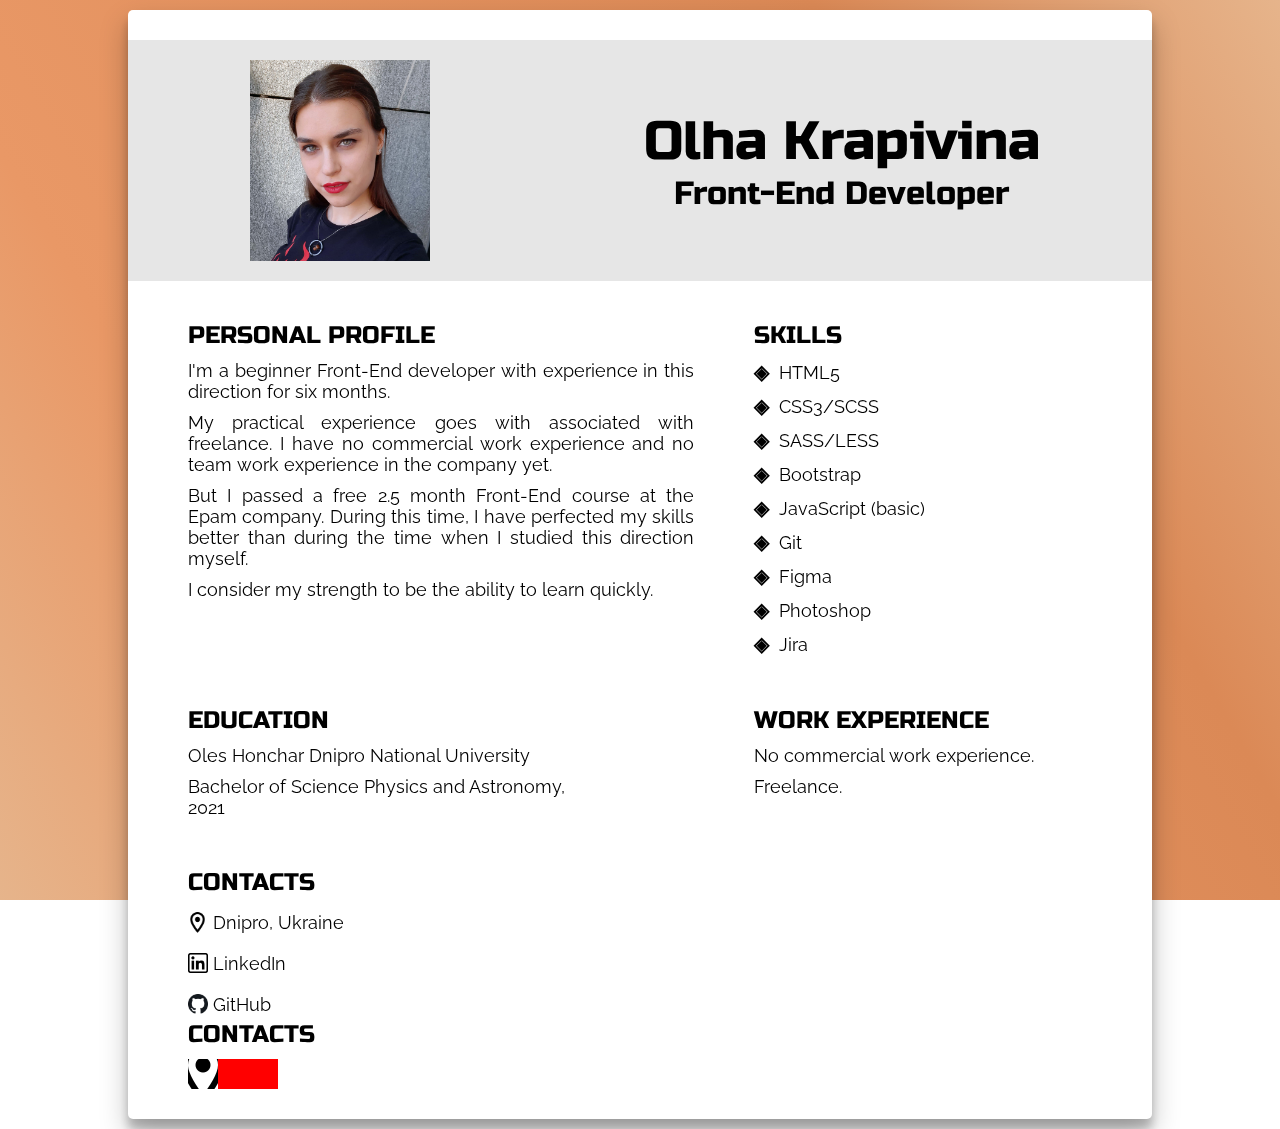
==== My_CV/index.html @ 93f006ee "Commit 1" ====
<!DOCTYPE html>
<html lang="en">
<head>
    <meta charset="UTF-8">
    <meta http-equiv="X-UA-Compatible" content="IE=edge">
    <meta name="viewport" content="width=device-width, initial-scale=1.0">
    <script src="./jquery-3.6.0.min.js"></script>
    <link rel="preconnect" href="https://fonts.googleapis.com">
    <link rel="preconnect" href="https://fonts.gstatic.com" crossorigin>
    <link href="https://fonts.googleapis.com/css2?family=Raleway:wght@400;500;700&family=Russo+One&display=swap" rel="stylesheet">
    <link rel="stylesheet" href="./css/style.css">
    <title>CV</title>
</head>
<body>
    <div class="bg-wrapper">
        <div class="bg-grad one active"></div>
        <div class="bg-grad two"></div>
        <div class="bg-grad three"></div>
        <div class="bg-grad four"></div>
        <div class="bg-grad five"></div>
        <div class="bg-grad six"></div>
    </div>

    <script type="text/javascript">
        $(function(){
        let transTime = 5000;
        let numBgColors = $('.bg-grad').length;
        let bgtrans = setInterval(function(){
        if($('.bg-grad.active').index() == ($('.bg-grad').length-1)){
        $('.bg-grad.active').removeClass('active');
        $('.bg-grad').eq(0).addClass('active');
        }else{
        var curIndex = $('.bg-grad.active').index();
        $('.bg-grad.active').removeClass('active');
        $('.bg-grad').eq(curIndex+1).addClass('active');
        }
        },transTime);
        });
    </script>

    <div class="wrapper">
        <div class="_container">
            <header class="header">
                <div class="header__banner">
                    <img src="./img/avatar.jpg" alt="me">
                </div>
                <div class="header__title">
                    <h1>Olha Krapivina</h1>
                    <h2>Front-End Developer</h2>
                </div>
            </header>

            <main class="main">
                <div class="main__box">
                    <div class="main-content">
                        <h3>PERSONAL PROFILE</h3>
                        <p>I'm a beginner Front-End developer with experience in this direction for six months.</p>
                        <p>My practical experience goes with associated with freelance. I have no commercial work experience and no team work experience in the company yet.</p>
                        <p>But I passed a free 2.5 month Front-End course at the Epam company. During this time, I have perfected my skills better than during the time when I studied this direction myself.</p>
                        <p>I consider my strength to be the ability to learn quickly.</p>
                    </div>
                    <div class="main-content">
                        <h3>SKILLS</h3>
                        <ul class="main__list-skills">
                            <li class="main__item-skill">HTML5</li>
                            <li class="main__item-skill">CSS3/SCSS</li>
                            <li class="main__item-skill">SASS/LESS</li>
                            <li class="main__item-skill">Bootstrap</li>
                            <li class="main__item-skill">JavaScript (basic)</li>
                            <li class="main__item-skill">Git</li>
                            <li class="main__item-skill">Figma</li>
                            <li class="main__item-skill">Photoshop</li>
                            <li class="main__item-skill">Jira</li>
                        </ul>
                    </div>
                    <div class="main-content">
                        <h3>EDUCATION</h3>
                        <p>Oles Honchar Dnipro National University</p>
                        <p>Bachelor of Science Physics and Astronomy,<br>2021</p>
                    </div>
                    <div class="main-content">
                        <h3>WORK EXPERIENCE</h3>
                        <p>No commercial work experience.</p>
                        <p>Freelance.</p>
                    </div>
                    <div class="main-content">
                        <h3>CONTACTS</h3>
                        <ul class="main__list-contacts">
                            <li class="main__item-contact">
                                <a class="main__link-contact main__link-contact__location" href="#">Dnipro, Ukraine</a>
                            </li>
                            <li class="main__item-contact">
                                <a class="main__link-contact main__link-contact__linkedin" href="https://www.linkedin.com/in/olha-krapivina/">LinkedIn</a>
                            </li>
                            <li class="main__item-contact">
                                <a class="main__link-contact main__link-contact__github" href="https://github.com/olha-krapivina">GitHub</a>
                            </li>
                        </ul>


                        <h3 class="h-contacts">CONTACTS</h3>
                        <div class="submenu">
                            <ul class="submenu__list-contacts">
                                <li class="submenu__item-contact">
                                    <a class="submenu__link-contact submenu__link-contact__location" href="#"></a>
                                </li>
                                <li class="submenu__item-contact">
                                    <a class="submenu__link-contact submenu__link-contact__linkedin" href="https://www.linkedin.com/in/olha-krapivina/"></a>
                                </li>
                                <li class="submenu__item-contact">
                                    <a class="submenu__link-contact submenu__link-contact__github" href="https://github.com/olha-krapivina"></a>
                                </li>
                            </ul>
                        </div>

                        <script>
                            let flag = false;
                            $('.h-contacts').click(function () {
                                if(!flag) {
                                    $('.submenu').slideDown();
                                } else {
                                    $('.submenu').slideUp();
                                }
                                flag = !flag;
                            });
                        </script>
                    </div>
                </div>
            </main>
        </div>
    </div>
</body>
</html>
---- My_CV/css/style.css ----
*, html, body {
  margin: 0;
  padding: 0;
  -webkit-box-sizing: border-box;
          box-sizing: border-box;
  list-style: none;
  font-family: 'Raleway';
  font-weight: 400;
  font-size: 18px;
}

a {
  text-decoration: none;
  color: #000;
}

.bg-grad {
  position: fixed;
  z-index: -1;
  top: 0;
  left: 0;
  width: 100%;
  height: 100%;
  opacity: 0;
  -webkit-transition: opacity 5s linear;
  transition: opacity 5s linear;
  background: #e6b48b;
}

.bg-grad.active {
  opacity: 1;
}

.bg-grad.one {
  background: #e6b48b;
  background: linear-gradient(60deg, #e6b48b 0%, #e99866 24%, #db8956 74%, #e6b48b 100%);
}

.bg-grad.two {
  background: #d46680;
  background: linear-gradient(60deg, #d46680 0%, #da4e63 24%, #c94978 74%, #d46680 100%);
}

.bg-grad.three {
  background: #ba70dd;
  background: linear-gradient(60deg, #ba70dd 0%, #9766bd 24%, #a96db3 74%, #ba70dd 100%);
}

.bg-grad.four {
  background: #71a4db;
  background: linear-gradient(60deg, #71a4db 0%, #7da0ca 24%, #5f90a8 74%, #71a4db 100%);
}

.bg-grad.five {
  background: #69ca91;
  background: linear-gradient(60deg, #69ca91 0%, #7cc28f 24%, #6ac490 74%, #69ca91 100%);
}

.bg-grad.six {
  background: #ddc376;
  background: linear-gradient(60deg, #ddc376 0%, #c49e5c 24%, #cabc63 74%, #ddc376 100%);
}

.wrapper {
  min-width: 100%;
  padding: 10px;
}

._container {
  max-width: 1024px;
  margin: 0 auto;
  -webkit-box-shadow: 0 14px 28px rgba(0, 0, 0, 0.25), 0 10px 10px rgba(0, 0, 0, 0.22);
          box-shadow: 0 14px 28px rgba(0, 0, 0, 0.25), 0 10px 10px rgba(0, 0, 0, 0.22);
  border-radius: 5px;
  background: #fff;
  padding: 30px 0;
}

.header {
  display: -webkit-box;
  display: -ms-flexbox;
  display: flex;
  -ms-flex-pack: distribute;
      justify-content: space-around;
  background: #E6E6E6;
  margin-bottom: 40px;
  padding: 10px;
  -webkit-box-sizing: content-box;
          box-sizing: content-box;
}

@media screen and (max-width: 600px) {
  .header {
    margin-bottom: 15px;
  }
}

.header .header__banner {
  width: 180px;
  padding: 10px;
  -webkit-box-sizing: content-box;
          box-sizing: content-box;
}

@media screen and (max-width: 600px) {
  .header .header__banner {
    width: 120px;
  }
}

.header .header__banner img {
  width: 100%;
  vertical-align: top;
}

.header .header__title {
  text-align: center;
  -ms-flex-item-align: center;
      -ms-grid-row-align: center;
      align-self: center;
}

.header .header__title h1 {
  font-size: 54px;
  font-family: 'Russo One';
}

@media screen and (max-width: 600px) {
  .header .header__title h1 {
    font-size: 44px;
  }
}

@media screen and (max-width: 450px) {
  .header .header__title h1 {
    font-size: 24px;
    line-height: 24px;
  }
}

.header .header__title h2 {
  font-size: 32px;
  font-family: 'Russo One';
}

@media screen and (max-width: 600px) {
  .header .header__title h2 {
    font-size: 24px;
  }
}

@media screen and (max-width: 450px) {
  .header .header__title h2 {
    font-size: 16px;
  }
}

.main {
  padding: 0 60px;
}

@media screen and (max-width: 600px) {
  .main {
    padding: 0 30px;
  }
}

@media screen and (max-width: 320px) {
  .main {
    padding: 0 15px;
  }
}

.main__box {
  display: -ms-grid;
  display: grid;
  -ms-grid-columns: 1.5fr 1fr;
      grid-template-columns: 1.5fr 1fr;
  grid-auto-rows: minmax(100px, auto);
  -webkit-column-gap: 60px;
          column-gap: 60px;
  row-gap: 50px;
}

@media screen and (max-width: 600px) {
  .main__box {
    -ms-grid-columns: 1fr;
        grid-template-columns: 1fr;
    row-gap: 20px;
  }
}

@media screen and (max-width: 320px) {
  .main__box {
    -ms-grid-columns: 1fr;
        grid-template-columns: 1fr;
    row-gap: 15px;
  }
}

.main__box .main-content h3 {
  font-size: 24px;
  font-family: 'Russo One';
  margin-bottom: 10px;
}

@media screen and (max-width: 320px) {
  .main__box .main-content h3 {
    font-size: 20px;
  }
}

.main__box .main-content p {
  text-align: justify;
}

.main__box .main-content p:not(:last-child) {
  margin-bottom: 10px;
}

@media screen and (max-width: 320px) {
  .main__box .main-content p {
    font-size: 16px;
  }
}

@media screen and (max-width: 320px) {
  .main__list-skills .main__item-skill {
    font-size: 16px;
  }
}

.main__list-skills .main__item-skill:not(:last-child) {
  margin-bottom: 10px;
}

.main__list-skills .main__item-skill::before {
  content: '\25C8';
  font-size: 20px;
  font-weight: 700;
  margin-right: 10px;
}

.main__list-contacts .main__item-contact:not(:last-child) {
  margin-bottom: 10px;
}

.main__list-contacts .main__item-contact .main__link-contact {
  position: relative;
  display: block;
  padding: 5px 0px 5px 25px;
  -webkit-transition: 1s;
  transition: 1s;
}

@media screen and (max-width: 320px) {
  .main__list-contacts .main__item-contact .main__link-contact {
    font-size: 16px;
  }
}

.main__list-contacts .main__item-contact .main__link-contact:hover {
  color: #78cccf;
}

.main__list-contacts .main__item-contact .main__link-contact__location::before {
  position: absolute;
  content: '';
  left: -3px;
  top: 3px;
  background-image: url("../img/icons/outline_location_on_black_36dp.png");
  background-size: 25px;
  display: inline-block;
  width: 25px;
  height: 25px;
}

.main__list-contacts .main__item-contact .main__link-contact__linkedin::before {
  position: absolute;
  content: '';
  left: 0;
  background-image: url("../img/icons/icon-linkedin.png");
  background-size: 20px;
  display: inline-block;
  width: 20px;
  height: 20px;
}

.main__list-contacts .main__item-contact .main__link-contact__github::before {
  position: absolute;
  content: '';
  left: 0;
  background-image: url("../img/icons/icon-github.png");
  background-size: 20px;
  display: inline-block;
  width: 20px;
  height: 20px;
}

.submenu__list-contacts {
  display: -webkit-box;
  display: -ms-flexbox;
  display: flex;
}

.submenu__list-contacts .submenu__link-contact {
  display: block;
  width: 30px;
  height: 30px;
  background-color: red;
}

.submenu__list-contacts .submenu__link-contact__location {
  background: url(../img/icons/outline_location_on_black_36dp.png) no-repeat center;
}
/*# sourceMappingURL=style.css.map */
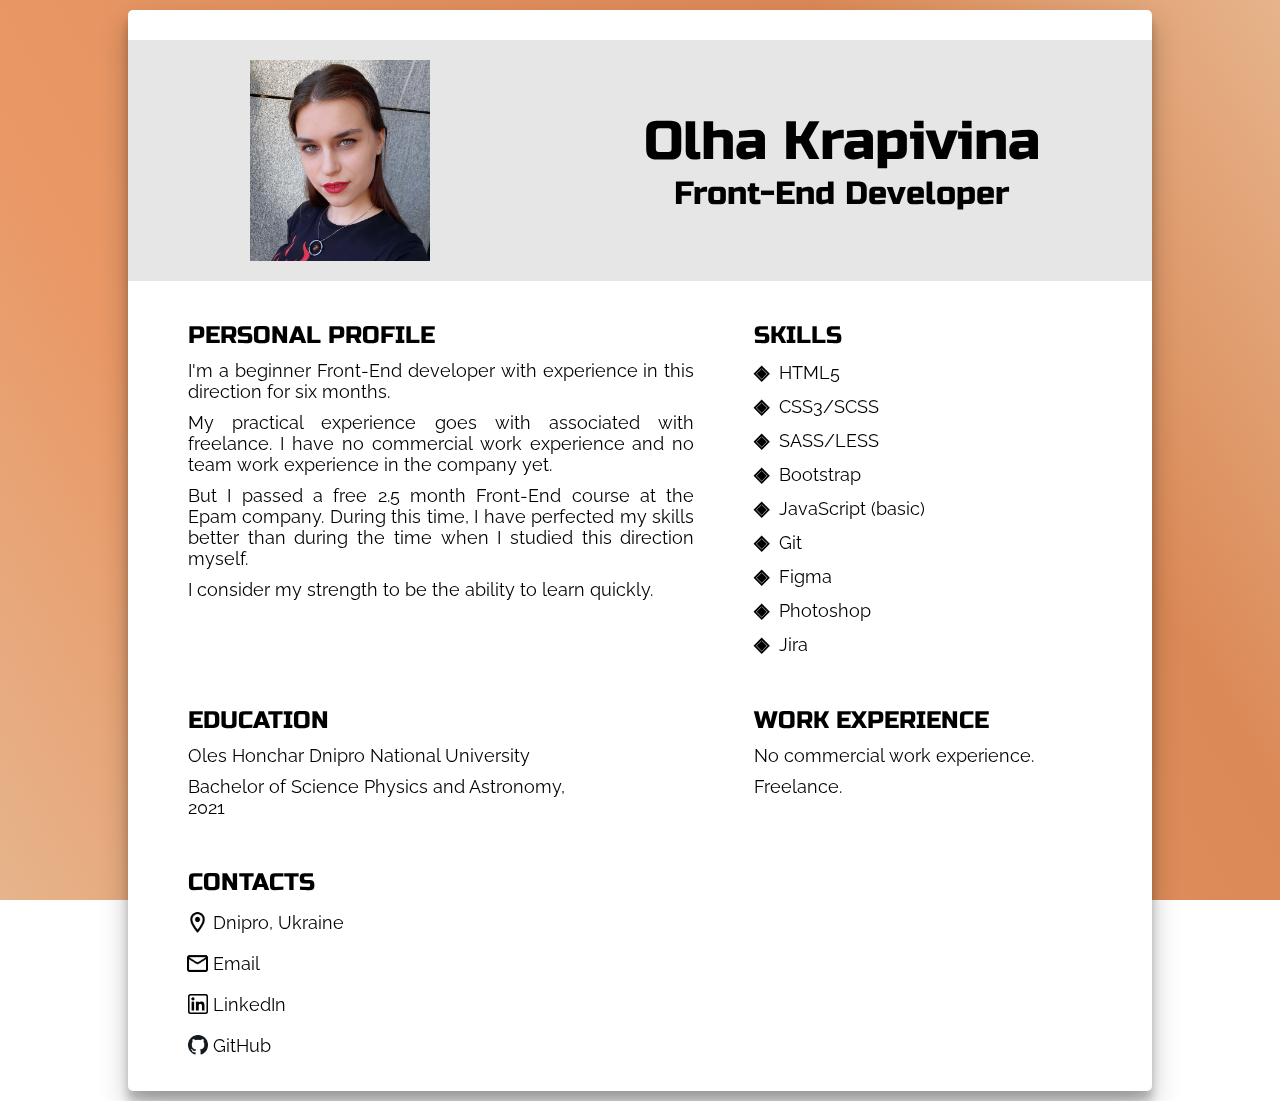
==== commit 23f7a2f4: "Done" ====
--- a/My_CV/index.html
+++ b/My_CV/index.html
@@ -59,6 +59,7 @@
                         <p>But I passed a free 2.5 month Front-End course at the Epam company. During this time, I have perfected my skills better than during the time when I studied this direction myself.</p>
                         <p>I consider my strength to be the ability to learn quickly.</p>
                     </div>
+
                     <div class="main-content">
                         <h3>SKILLS</h3>
                         <ul class="main__list-skills">
@@ -73,57 +74,70 @@
                             <li class="main__item-skill">Jira</li>
                         </ul>
                     </div>
+
                     <div class="main-content">
                         <h3>EDUCATION</h3>
                         <p>Oles Honchar Dnipro National University</p>
                         <p>Bachelor of Science Physics and Astronomy,<br>2021</p>
                     </div>
+
                     <div class="main-content">
                         <h3>WORK EXPERIENCE</h3>
                         <p>No commercial work experience.</p>
                         <p>Freelance.</p>
                     </div>
+
                     <div class="main-content">
-                        <h3>CONTACTS</h3>
-                        <ul class="main__list-contacts">
-                            <li class="main__item-contact">
-                                <a class="main__link-contact main__link-contact__location" href="#">Dnipro, Ukraine</a>
-                            </li>
-                            <li class="main__item-contact">
-                                <a class="main__link-contact main__link-contact__linkedin" href="https://www.linkedin.com/in/olha-krapivina/">LinkedIn</a>
-                            </li>
-                            <li class="main__item-contact">
-                                <a class="main__link-contact main__link-contact__github" href="https://github.com/olha-krapivina">GitHub</a>
-                            </li>
-                        </ul>
-
-
-                        <h3 class="h-contacts">CONTACTS</h3>
-                        <div class="submenu">
-                            <ul class="submenu__list-contacts">
-                                <li class="submenu__item-contact">
-                                    <a class="submenu__link-contact submenu__link-contact__location" href="#"></a>
+                        <div class="main-content__desktop">
+                            <h3>CONTACTS</h3>
+                            <ul class="main__list-contacts">
+                                <li class="main__item-contact">
+                                    <a class="main__link-contact main__link-contact__location" target="_blank" href="#">Dnipro, Ukraine</a>
                                 </li>
-                                <li class="submenu__item-contact">
-                                    <a class="submenu__link-contact submenu__link-contact__linkedin" href="https://www.linkedin.com/in/olha-krapivina/"></a>
+                                <li class="main__item-contact">
+                                    <a class="main__link-contact main__link-contact__email" target="_blank" href="mailto:olga.krapivina.zireael@gmail.com">Email</a>
                                 </li>
-                                <li class="submenu__item-contact">
-                                    <a class="submenu__link-contact submenu__link-contact__github" href="https://github.com/olha-krapivina"></a>
+                                <li class="main__item-contact">
+                                    <a class="main__link-contact main__link-contact__linkedin" target="_blank" href="https://www.linkedin.com/in/olha-krapivina/">LinkedIn</a>
+                                </li>
+                                <li class="main__item-contact">
+                                    <a class="main__link-contact main__link-contact__github" target="_blank" href="https://github.com/olha-krapivina">GitHub</a>
                                 </li>
                             </ul>
                         </div>
 
-                        <script>
-                            let flag = false;
-                            $('.h-contacts').click(function () {
-                                if(!flag) {
-                                    $('.submenu').slideDown();
-                                } else {
-                                    $('.submenu').slideUp();
-                                }
-                                flag = !flag;
-                            });
-                        </script>
+
+                        <div class="main-content__modile">
+                            <h3 class="h-contacts">CONTACTS</h3>
+                            <div class="submenu">
+                                <ul class="submenu__list-contacts">
+                                    <li class="submenu__item-contact">
+                                        <a class="submenu__link-contact submenu__link-contact__location" target="_blank" href="#"></a>
+                                    </li>
+                                    <li class="submenu__item-contact">
+                                        <a class="submenu__link-contact submenu__link-contact__email" target="_blank" href="mailto:olga.krapivina.zireael@gmail.com"></a>
+                                    </li>
+                                    <li class="submenu__item-contact">
+                                        <a class="submenu__link-contact submenu__link-contact__linkedin" target="_blank" href="https://www.linkedin.com/in/olha-krapivina/"></a>
+                                    </li>
+                                    <li class="submenu__item-contact">
+                                        <a class="submenu__link-contact submenu__link-contact__github" target="_blank" href="https://github.com/olha-krapivina"></a>
+                                    </li>
+                                </ul>
+                            </div>
+
+                            <script>
+                                let flag = false;
+                                $('.h-contacts').click(function () {
+                                    if(!flag) {
+                                        $('.submenu').slideDown();
+                                    } else {
+                                        $('.submenu').slideUp();
+                                    }
+                                    flag = !flag;
+                                });
+                            </script>
+                        </div>
                     </div>
                 </div>
             </main>
--- a/My_CV/css/style.css
+++ b/My_CV/css/style.css
@@ -22,8 +22,8 @@
   width: 100%;
   height: 100%;
   opacity: 0;
-  -webkit-transition: opacity 5s linear;
-  transition: opacity 5s linear;
+  -webkit-transition: opacity 8s linear;
+  transition: opacity 8s linear;
   background: #e6b48b;
 }
 
@@ -176,7 +176,7 @@
   display: grid;
   -ms-grid-columns: 1.5fr 1fr;
       grid-template-columns: 1.5fr 1fr;
-  grid-auto-rows: minmax(100px, auto);
+  grid-auto-rows: minmax(0px, auto);
   -webkit-column-gap: 60px;
           column-gap: 60px;
   row-gap: 50px;
@@ -247,7 +247,7 @@
 
 .main__list-contacts .main__item-contact .main__link-contact {
   position: relative;
-  display: block;
+  display: inline-block;
   padding: 5px 0px 5px 25px;
   -webkit-transition: 1s;
   transition: 1s;
@@ -270,7 +270,17 @@
   top: 3px;
   background-image: url("../img/icons/outline_location_on_black_36dp.png");
   background-size: 25px;
-  display: inline-block;
+  width: 25px;
+  height: 25px;
+}
+
+.main__list-contacts .main__item-contact .main__link-contact__email::before {
+  position: absolute;
+  content: '';
+  left: -3px;
+  top: 3px;
+  background-image: url("../img/icons/outline_email_black_36dp.png");
+  background-size: 25px;
   width: 25px;
   height: 25px;
 }
@@ -281,7 +291,6 @@
   left: 0;
   background-image: url("../img/icons/icon-linkedin.png");
   background-size: 20px;
-  display: inline-block;
   width: 20px;
   height: 20px;
 }
@@ -292,7 +301,6 @@
   left: 0;
   background-image: url("../img/icons/icon-github.png");
   background-size: 20px;
-  display: inline-block;
   width: 20px;
   height: 20px;
 }
@@ -303,14 +311,94 @@
   display: flex;
 }
 
+.submenu__list-contacts .submenu__item-contact:not(:last-child) {
+  margin-right: 15px;
+}
+
 .submenu__list-contacts .submenu__link-contact {
-  display: block;
-  width: 30px;
-  height: 30px;
-  background-color: red;
+  display: inline-block;
+  width: 45px;
+  height: 45px;
+  border-radius: 50%;
+  -webkit-transition: 1s;
+  transition: 1s;
+}
+
+.submenu__list-contacts .submenu__link-contact:focus {
+  border: none;
+}
+
+.submenu__list-contacts .submenu__link-contact:hover {
+  background-color: #b6aaaa;
 }
 
 .submenu__list-contacts .submenu__link-contact__location {
   background: url(../img/icons/outline_location_on_black_36dp.png) no-repeat center;
+  background-size: 35px;
+  background-color: #78cccf;
+  width: 45px;
+  height: 45px;
+}
+
+.submenu__list-contacts .submenu__link-contact__email {
+  background: url(../img/icons/outline_email_black_36dp.png) no-repeat center;
+  background-size: 30px;
+  background-color: #78cccf;
+  width: 45px;
+  height: 45px;
+}
+
+.submenu__list-contacts .submenu__link-contact__linkedin {
+  background: url(../img/icons/icon-linkedin.png) no-repeat center;
+  background-size: 25px;
+  background-color: #78cccf;
+  width: 45px;
+  height: 45px;
+}
+
+.submenu__list-contacts .submenu__link-contact__github {
+  background: url(../img/icons/icon-github.png) no-repeat center;
+  background-size: 30px;
+  background-color: #78cccf;
+  width: 45px;
+  height: 45px;
+}
+
+@media screen and (max-width: 400px) {
+  .main-content__desktop {
+    display: none;
+  }
+}
+
+.main-content__modile {
+  display: none;
+}
+
+@media screen and (max-width: 400px) {
+  .main-content__modile {
+    display: block;
+  }
+}
+
+.main-content__modile .h-contacts {
+  cursor: pointer;
+  -webkit-transition: 1s;
+  transition: 1s;
+}
+
+@media screen and (max-width: 400px) {
+  .main-content__modile .h-contacts {
+    display: block;
+  }
+}
+
+.main-content__modile .h-contacts:hover {
+  color: #78cccf;
+}
+
+@media screen and (max-width: 400px) {
+  .main-content__modile .submenu {
+    display: none;
+  }
 }
 /*# sourceMappingURL=style.css.map */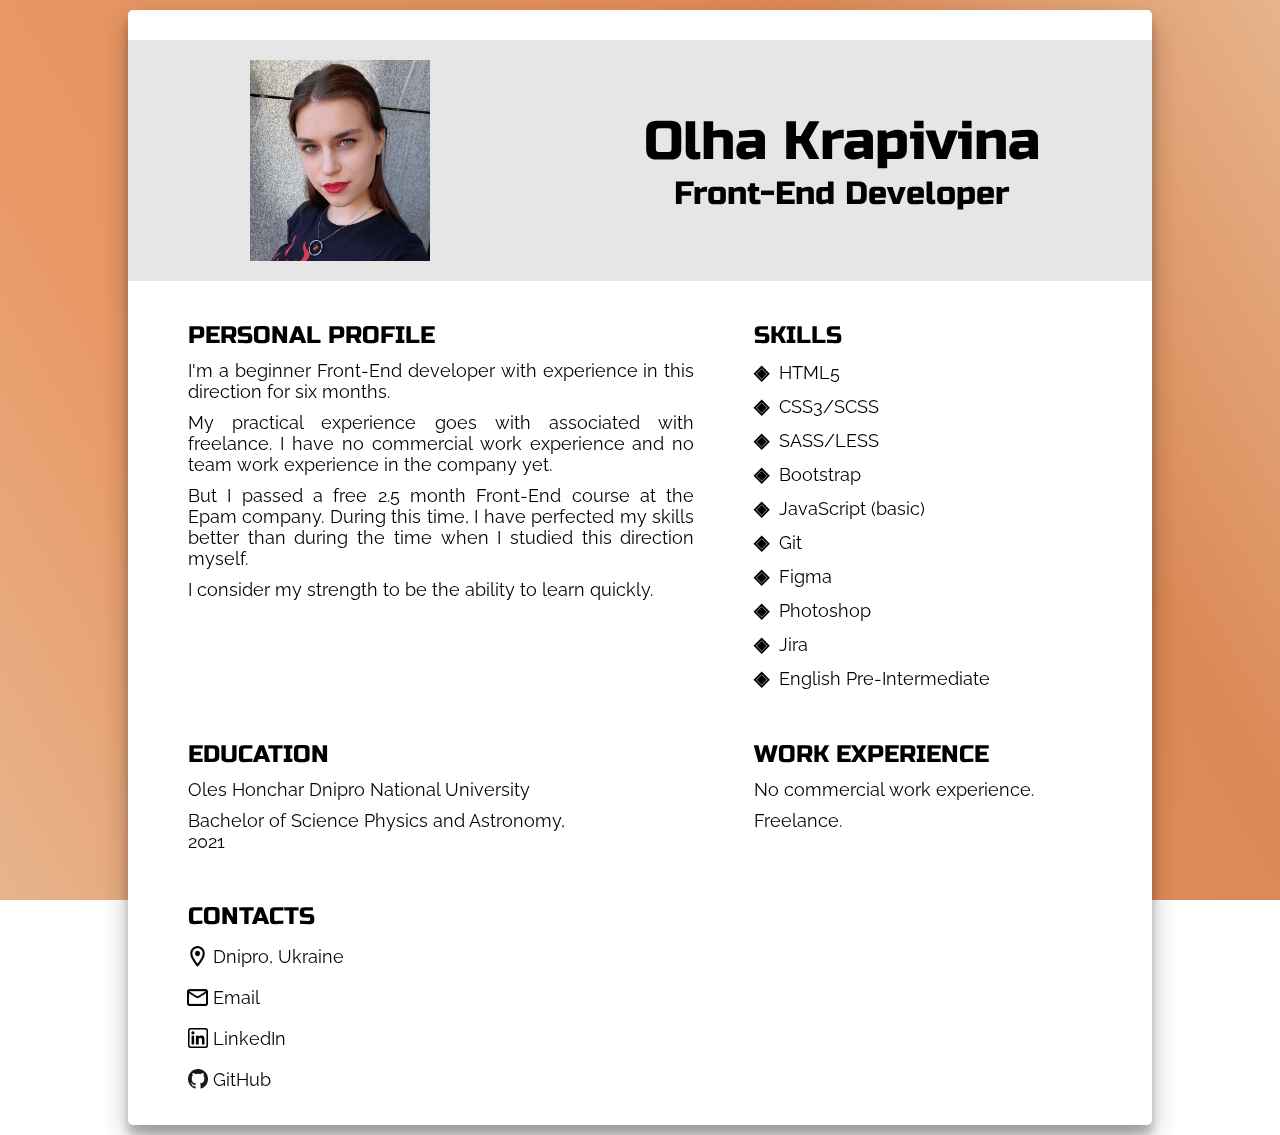
==== commit 04bdab05: "Update index.html" ====
--- a/My_CV/index.html
+++ b/My_CV/index.html
@@ -72,6 +72,7 @@
                             <li class="main__item-skill">Figma</li>
                             <li class="main__item-skill">Photoshop</li>
                             <li class="main__item-skill">Jira</li>
+                            <li class="main__item-skill">English Pre-Intermediate</li>
                         </ul>
                     </div>
 
